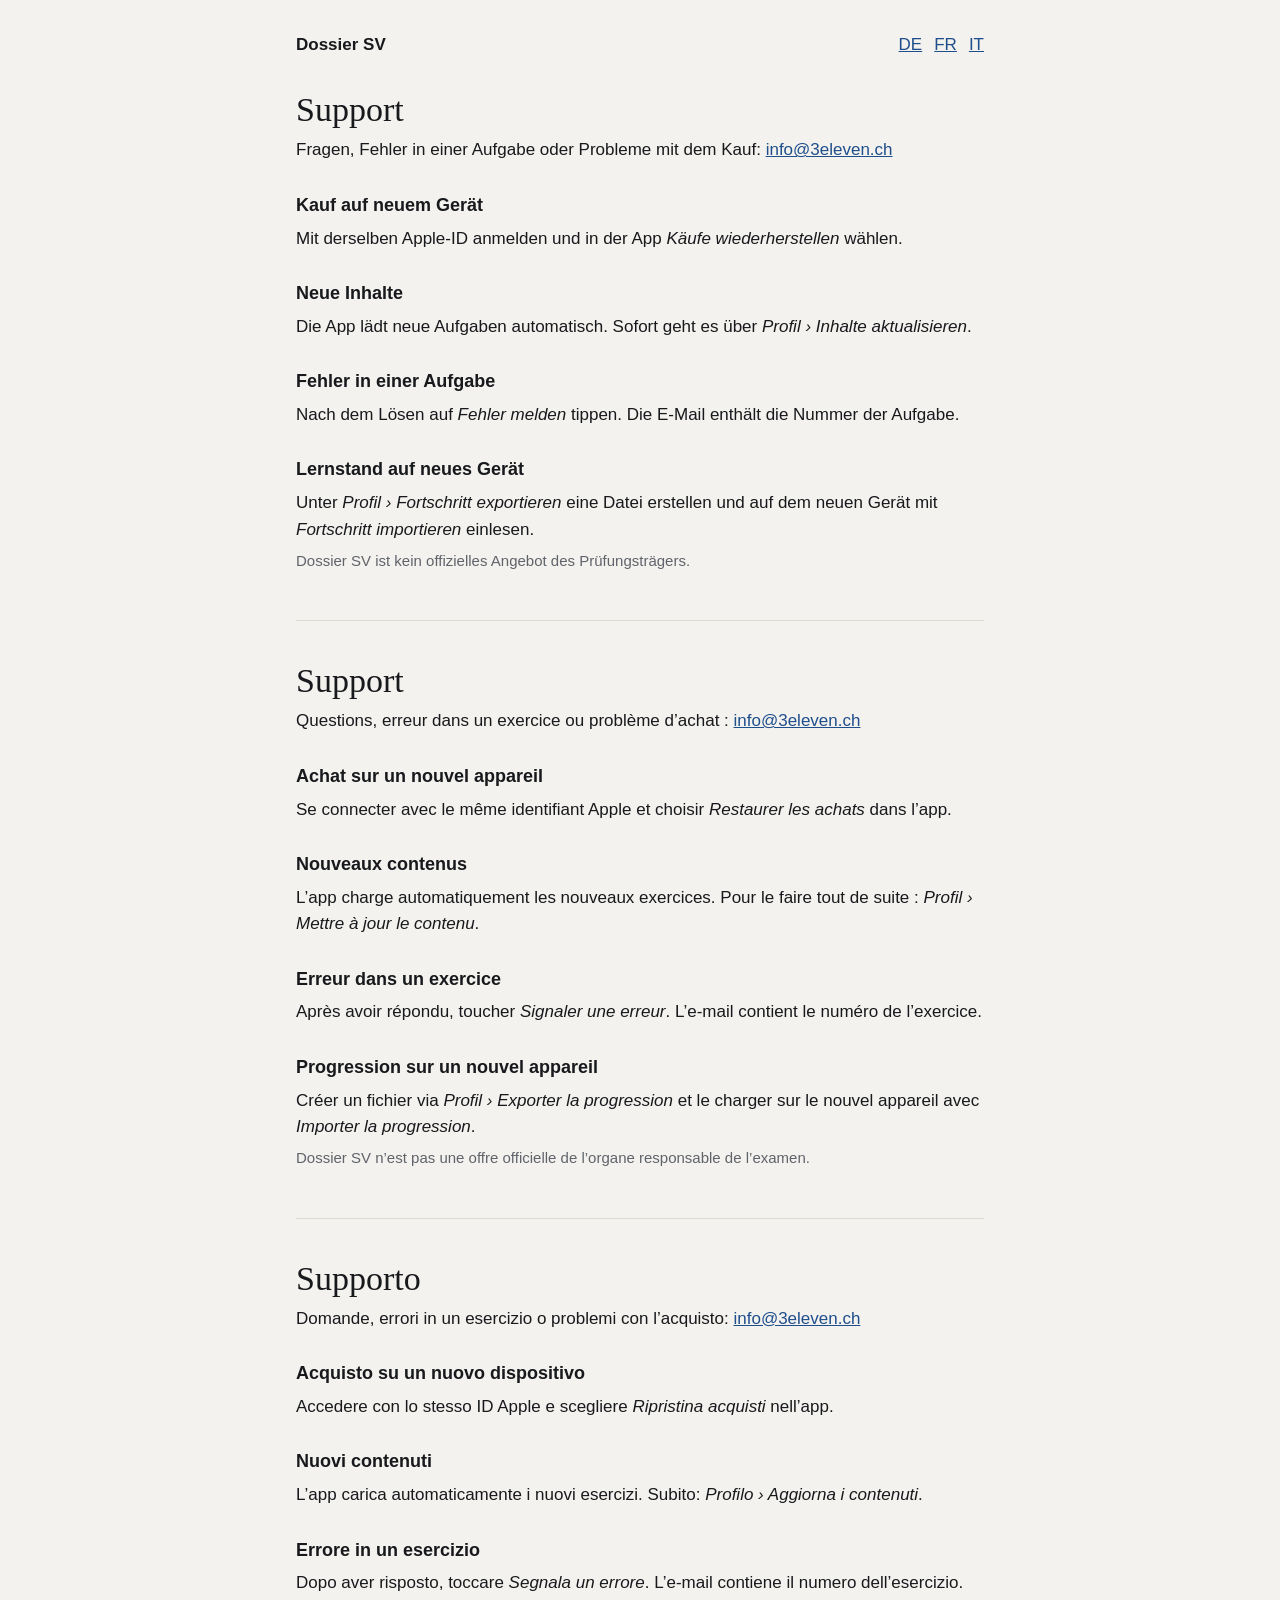
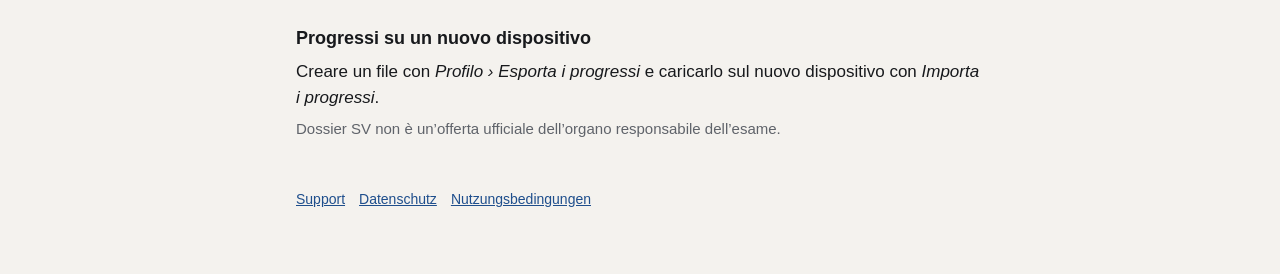
==== index.html @ 797c6b82 "Datenschutz, Nutzungsbedingungen und Support für Dossier SV Co-Authored-By: Claude Opus 5.5 <noreply" ====
<!doctype html>
<html lang="de">
<head>
<meta charset="utf-8">
<meta name="viewport" content="width=device-width, initial-scale=1">
<title>Support – Dossier SV</title>
<link rel="stylesheet" href="style.css">
</head>
<body>
<main>
<header>
  <span class="brand">Dossier SV</span>
  <nav class="lang"><a href="#de">DE</a><a href="#fr">FR</a><a href="#it">IT</a></nav>
</header>

<section id="de" lang="de">
  <h1>Support</h1>
  <p>Fragen, Fehler in einer Aufgabe oder Probleme mit dem Kauf: <a href="mailto:info@3eleven.ch">info@3eleven.ch</a></p>

  <h2>Kauf auf neuem Gerät</h2>
  <p>Mit derselben Apple-ID anmelden und in der App <em>Käufe wiederherstellen</em> wählen.</p>

  <h2>Neue Inhalte</h2>
  <p>Die App lädt neue Aufgaben automatisch. Sofort geht es über <em>Profil › Inhalte aktualisieren</em>.</p>

  <h2>Fehler in einer Aufgabe</h2>
  <p>Nach dem Lösen auf <em>Fehler melden</em> tippen. Die E-Mail enthält die Nummer der Aufgabe.</p>

  <h2>Lernstand auf neues Gerät</h2>
  <p>Unter <em>Profil › Fortschritt exportieren</em> eine Datei erstellen und auf dem neuen Gerät mit <em>Fortschritt importieren</em> einlesen.</p>

  <p class="meta">Dossier SV ist kein offizielles Angebot des Prüfungsträgers.</p>
</section>

<section id="fr" lang="fr">
  <h1>Support</h1>
  <p>Questions, erreur dans un exercice ou problème d’achat : <a href="mailto:info@3eleven.ch">info@3eleven.ch</a></p>

  <h2>Achat sur un nouvel appareil</h2>
  <p>Se connecter avec le même identifiant Apple et choisir <em>Restaurer les achats</em> dans l’app.</p>

  <h2>Nouveaux contenus</h2>
  <p>L’app charge automatiquement les nouveaux exercices. Pour le faire tout de suite : <em>Profil › Mettre à jour le contenu</em>.</p>

  <h2>Erreur dans un exercice</h2>
  <p>Après avoir répondu, toucher <em>Signaler une erreur</em>. L’e-mail contient le numéro de l’exercice.</p>

  <h2>Progression sur un nouvel appareil</h2>
  <p>Créer un fichier via <em>Profil › Exporter la progression</em> et le charger sur le nouvel appareil avec <em>Importer la progression</em>.</p>

  <p class="meta">Dossier SV n’est pas une offre officielle de l’organe responsable de l’examen.</p>
</section>

<section id="it" lang="it">
  <h1>Supporto</h1>
  <p>Domande, errori in un esercizio o problemi con l’acquisto: <a href="mailto:info@3eleven.ch">info@3eleven.ch</a></p>

  <h2>Acquisto su un nuovo dispositivo</h2>
  <p>Accedere con lo stesso ID Apple e scegliere <em>Ripristina acquisti</em> nell’app.</p>

  <h2>Nuovi contenuti</h2>
  <p>L’app carica automaticamente i nuovi esercizi. Subito: <em>Profilo › Aggiorna i contenuti</em>.</p>

  <h2>Errore in un esercizio</h2>
  <p>Dopo aver risposto, toccare <em>Segnala un errore</em>. L’e-mail contiene il numero dell’esercizio.</p>

  <h2>Progressi su un nuovo dispositivo</h2>
  <p>Creare un file con <em>Profilo › Esporta i progressi</em> e caricarlo sul nuovo dispositivo con <em>Importa i progressi</em>.</p>

  <p class="meta">Dossier SV non è un’offerta ufficiale dell’organo responsabile dell’esame.</p>
</section>

<footer>
  <a href="index.html">Support</a><a href="datenschutz.html">Datenschutz</a><a href="nutzungsbedingungen.html">Nutzungsbedingungen</a>
</footer>
</main>
</body>
</html>
---- style.css ----
:root {
  --paper: #F4F2EE;
  --ink: #17191C;
  --muted: #5F636A;
  --line: #DEDAD2;
  --brand: #1E4E8C;
  color-scheme: light dark;
}
@media (prefers-color-scheme: dark) {
  :root {
    --paper: #151719;
    --ink: #ECEBE7;
    --muted: #A2A5AB;
    --line: #2C2F33;
    --brand: #8DB4E8;
  }
}
* { box-sizing: border-box; }
body {
  margin: 0;
  background: var(--paper);
  color: var(--ink);
  font: 17px/1.55 -apple-system, BlinkMacSystemFont, "Segoe UI", Helvetica, Arial, sans-serif;
}
main { max-width: 720px; margin: 0 auto; padding: 32px 16px 64px; }
header { display: flex; justify-content: space-between; align-items: baseline; gap: 16px; flex-wrap: wrap; }
.brand { font-weight: 600; }
nav.lang a { margin-left: 12px; }
h1 { font-family: ui-serif, Georgia, "Times New Roman", serif; font-weight: 400; font-size: 34px; line-height: 1.15; margin: 32px 0 8px; }
h2 { font-size: 18px; margin: 28px 0 6px; }
p, li { margin: 6px 0; }
.meta { color: var(--muted); font-size: 15px; }
a { color: var(--brand); }
section + section { border-top: 1px solid var(--line); margin-top: 48px; padding-top: 8px; }
footer { margin-top: 48px; color: var(--muted); font-size: 14px; }
footer a { margin-right: 14px; }
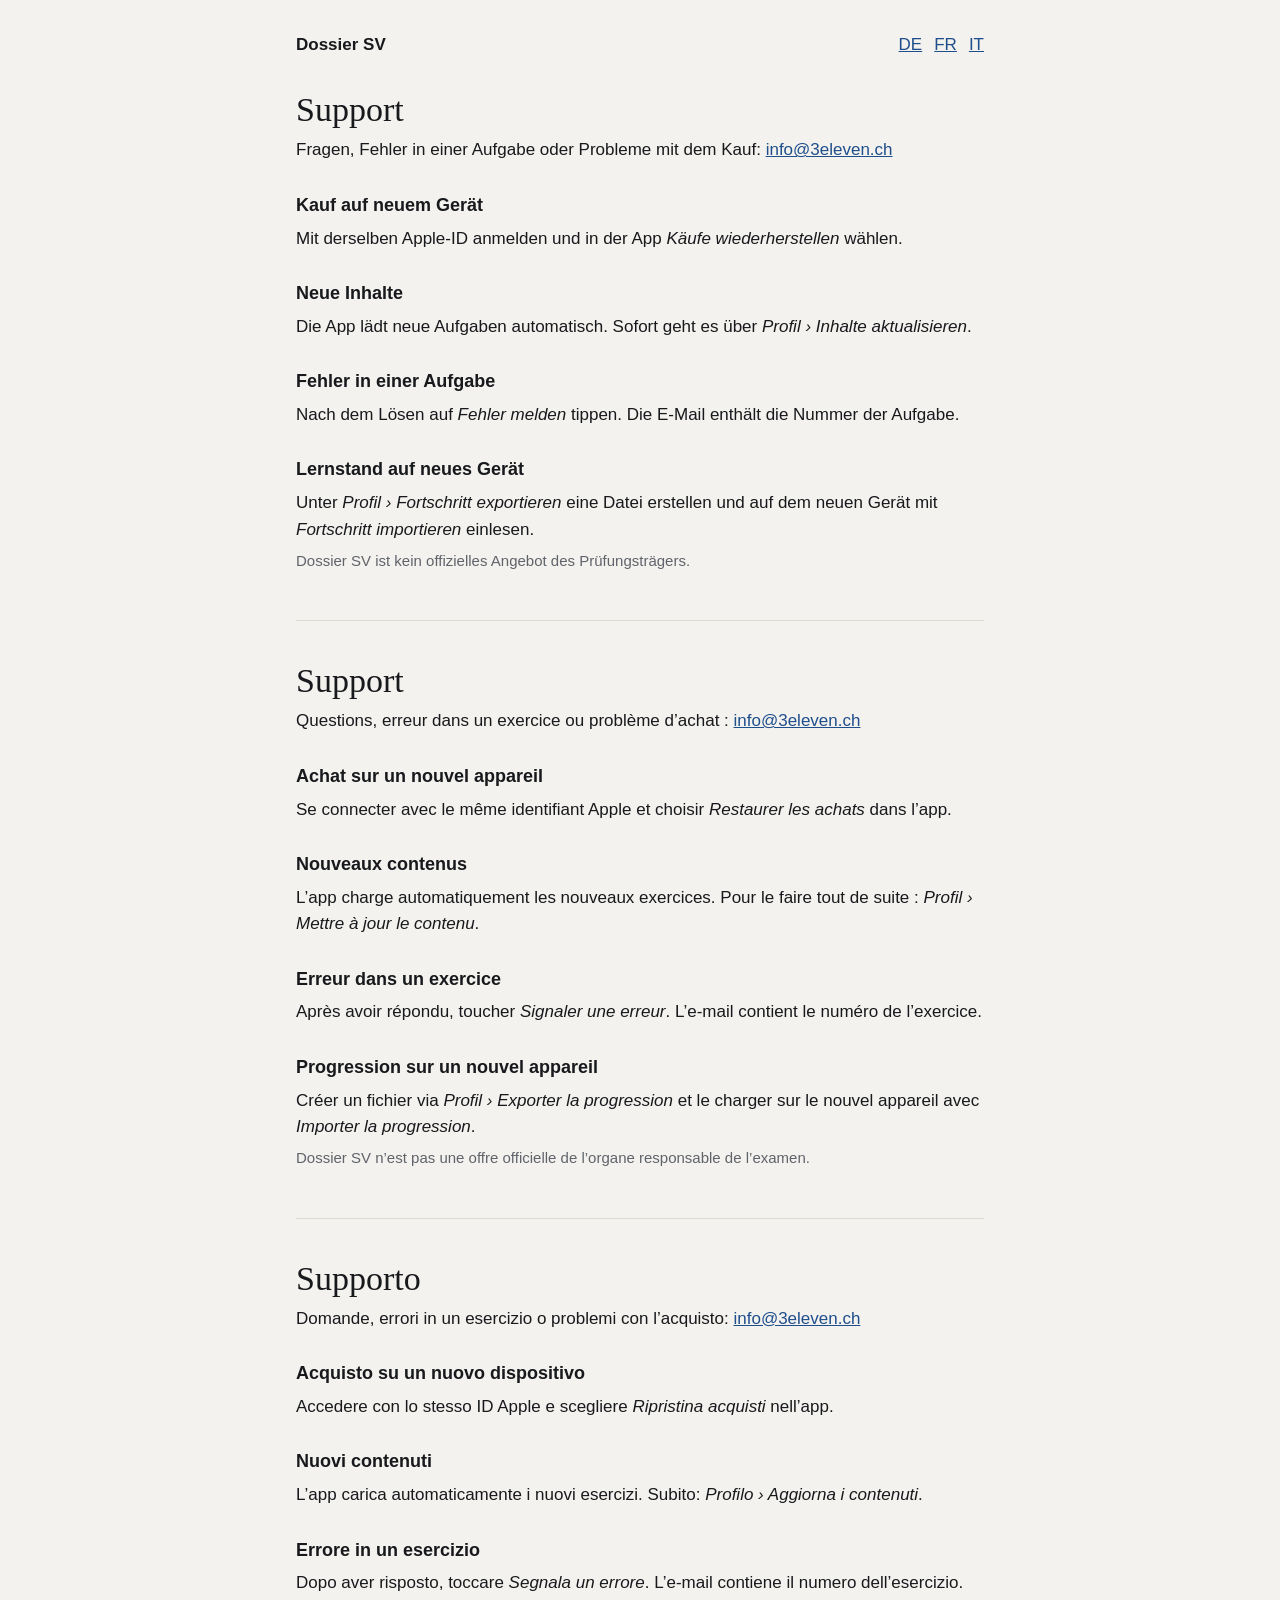
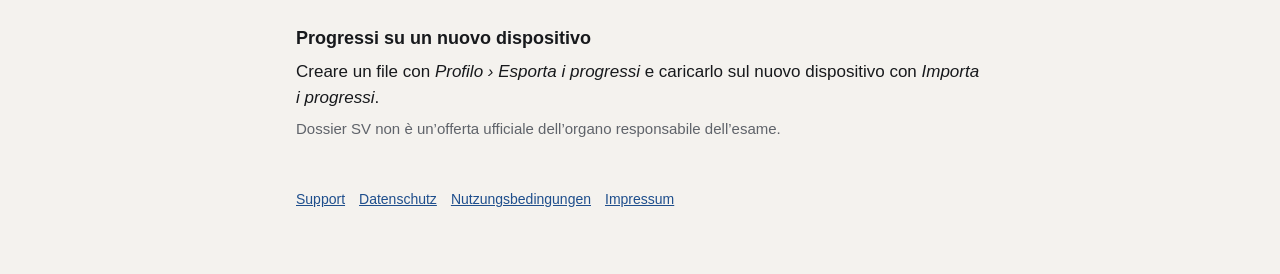
==== commit a1177032: "Impressum mit Postadresse Co-Authored-By: Claude Opus 5.5 <noreply@anthropic.com>" ====
--- a/index.html
+++ b/index.html
@@ -71,7 +71,7 @@
 </section>
 
 <footer>
-  <a href="index.html">Support</a><a href="datenschutz.html">Datenschutz</a><a href="nutzungsbedingungen.html">Nutzungsbedingungen</a>
+  <a href="index.html">Support</a><a href="datenschutz.html">Datenschutz</a><a href="nutzungsbedingungen.html">Nutzungsbedingungen</a><a href="impressum.html">Impressum</a>
 </footer>
 </main>
 </body>
